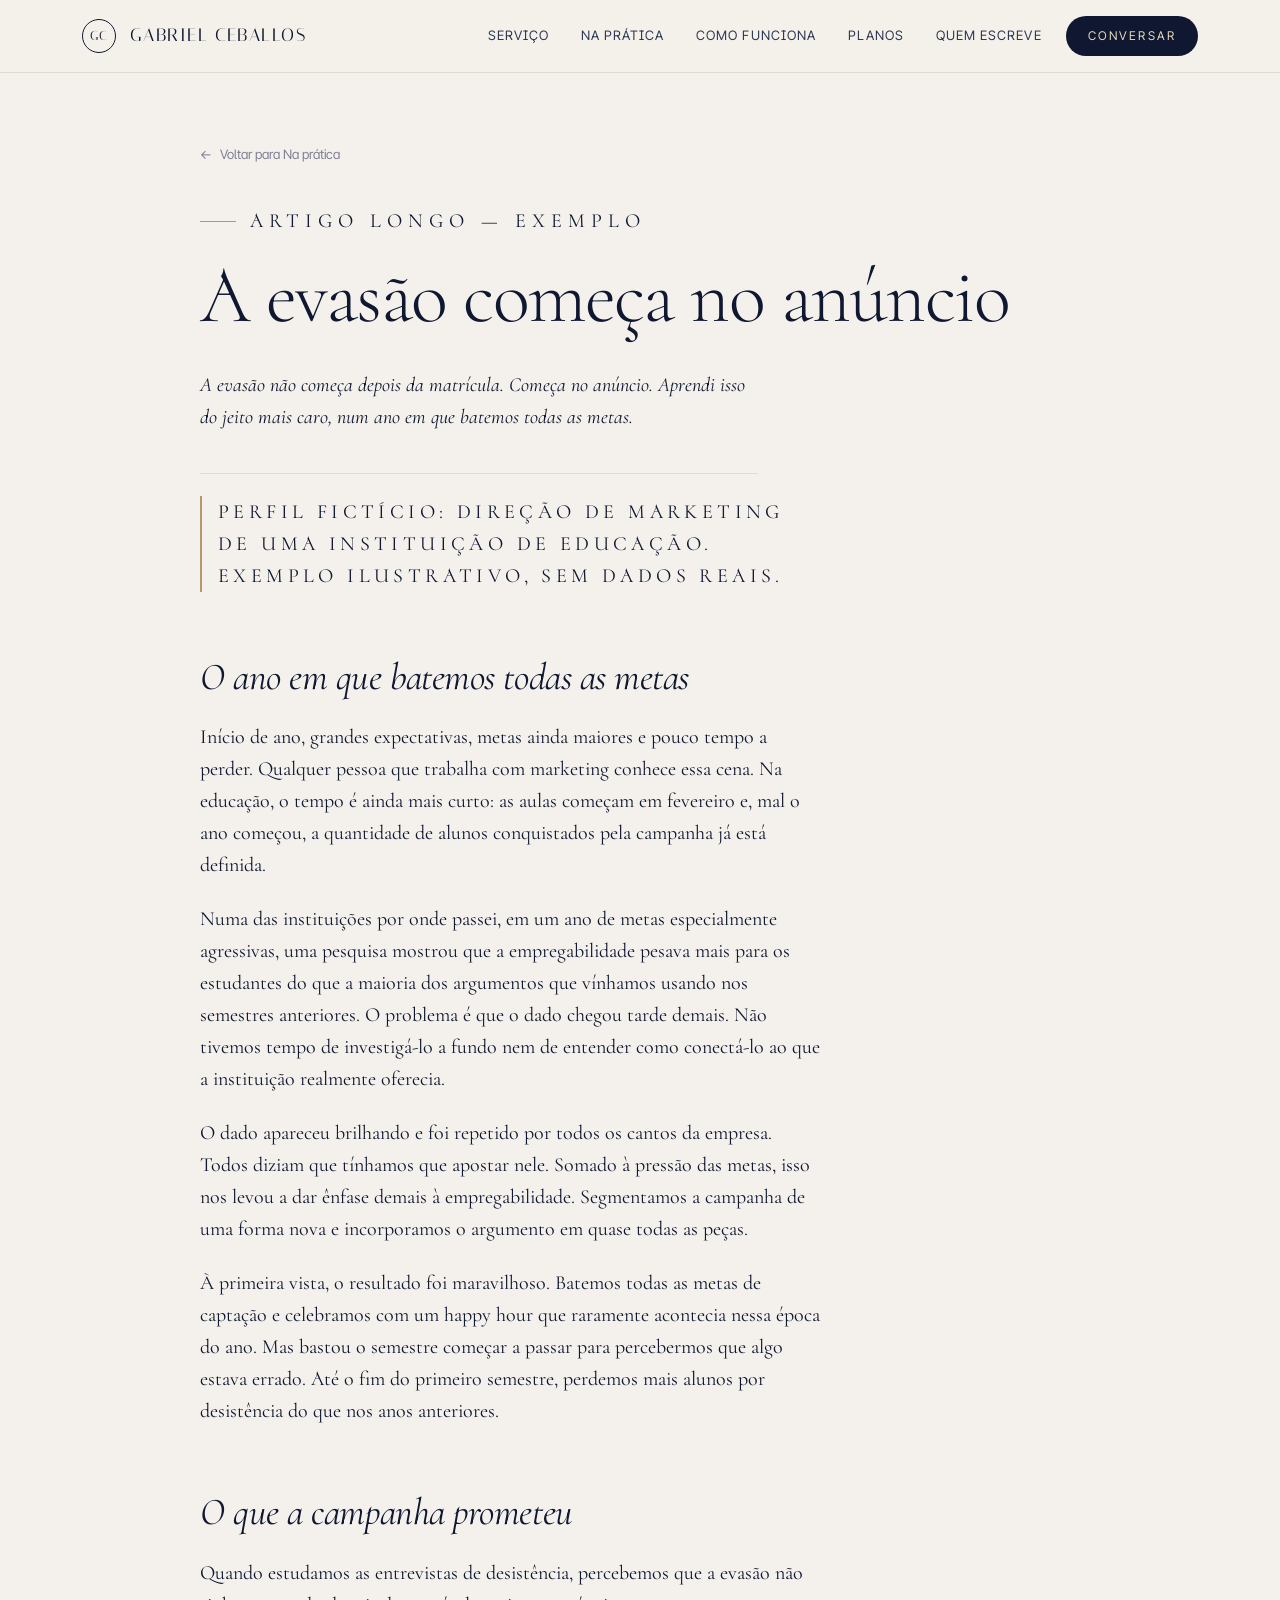
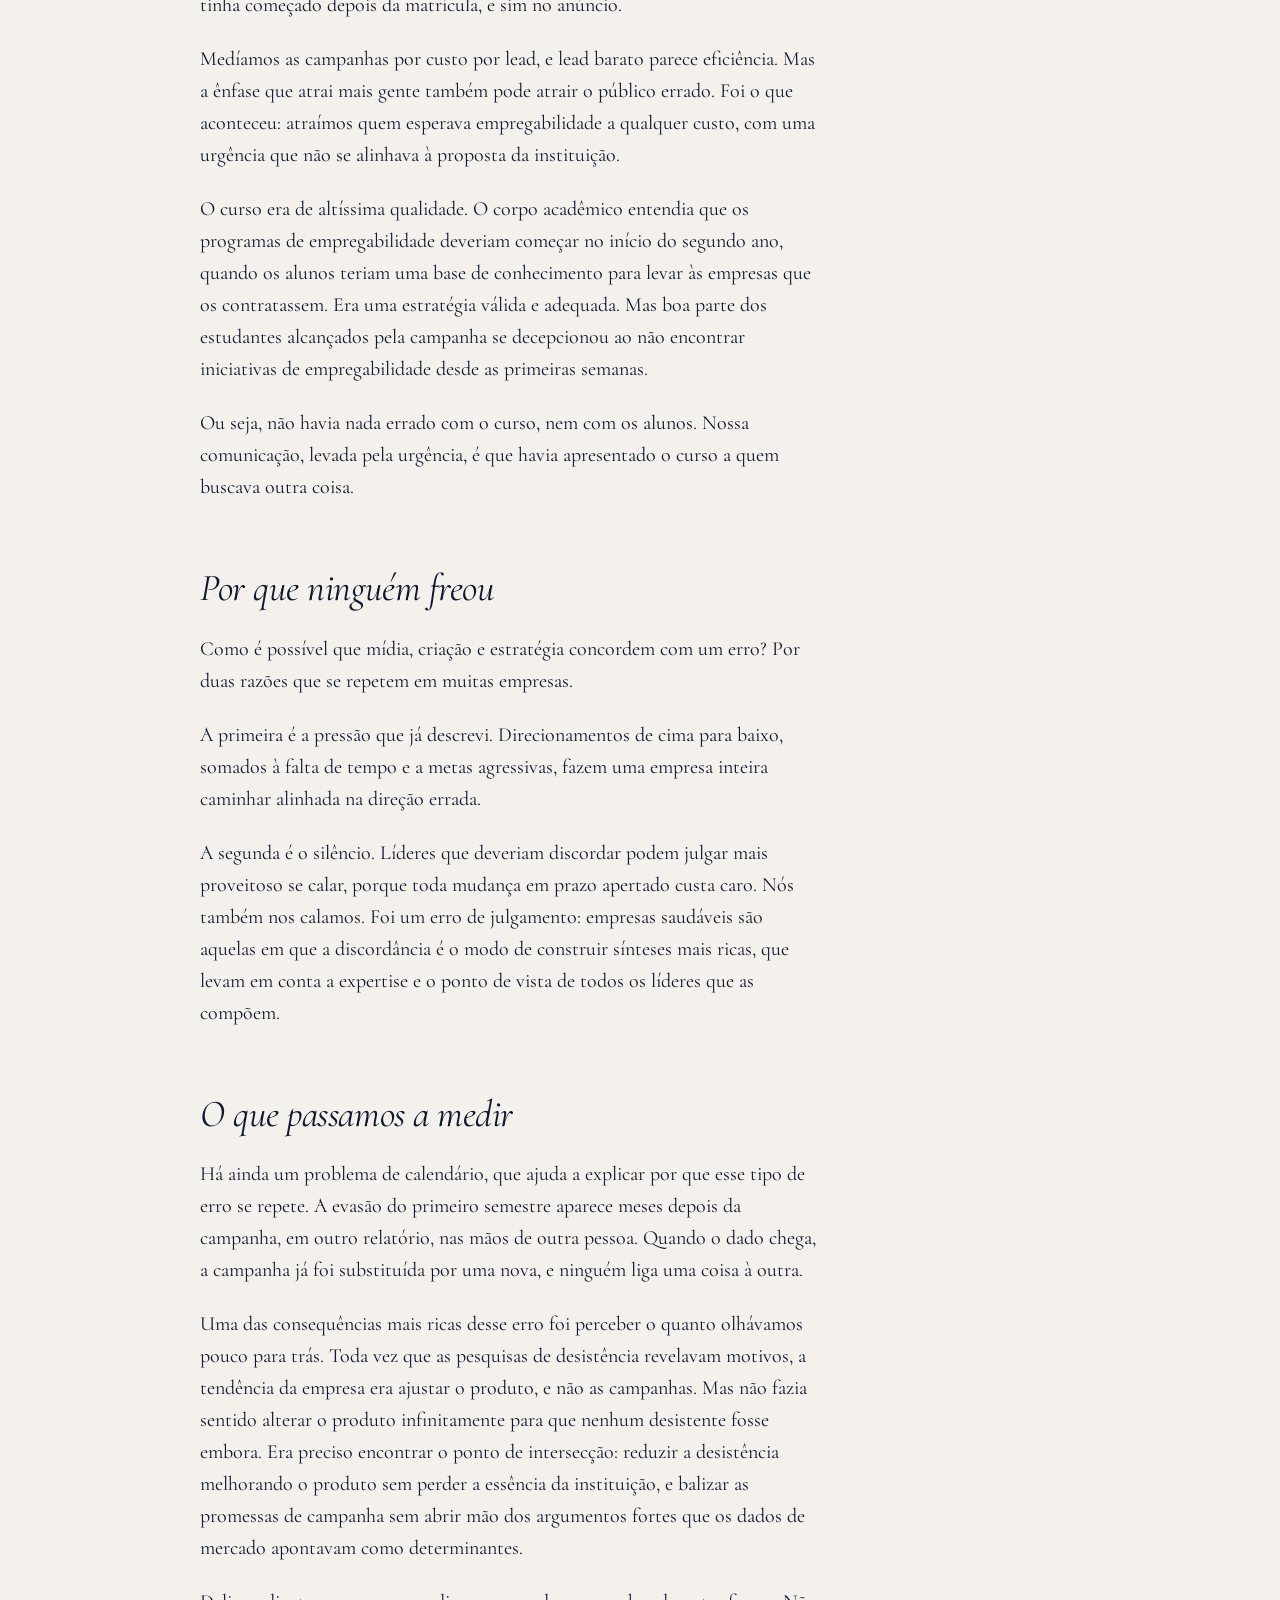
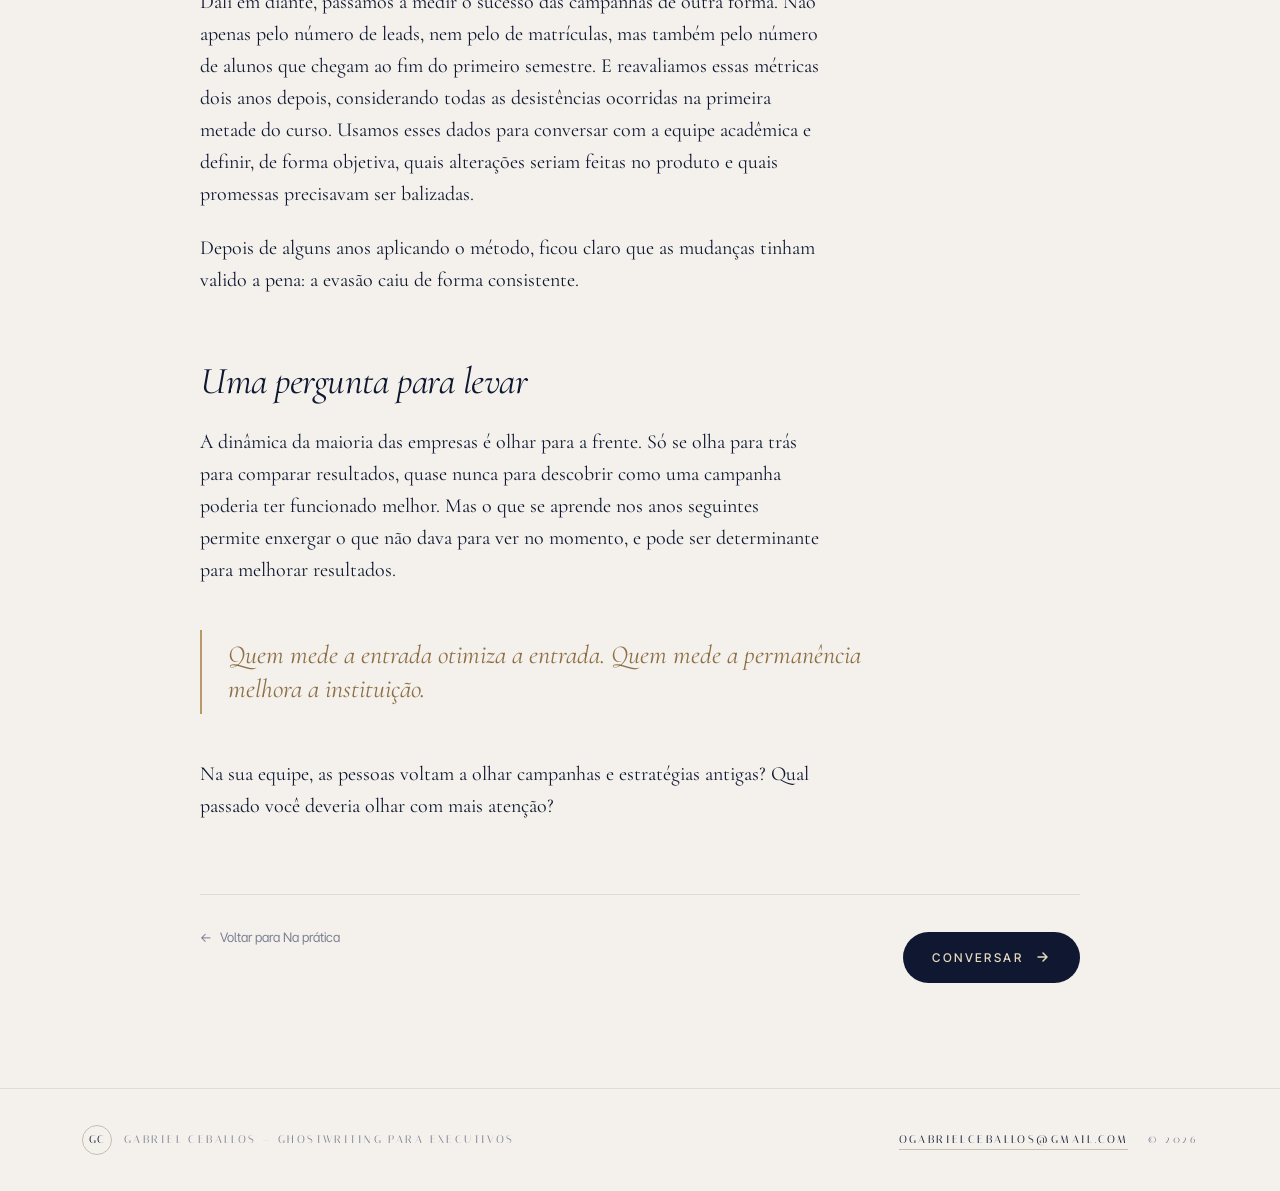
==== artigo.html @ e9915883 "feat: landing one-page de ghostwriting para executivos - Hero com tipografia editorial (Cormorant Ga" ====
<!doctype html>
<html lang="pt-BR">
<head>
  <meta charset="utf-8" />
  <meta name="viewport" content="width=device-width, initial-scale=1" />
  <title>A evasão começa no anúncio | Gabriel Ceballos — Ghostwriting para executivos</title>
  <meta name="description" content="Exemplo de artigo longo escrito em ghostwriting para uma diretora de marketing em educação." />
  <link rel="preconnect" href="https://fonts.googleapis.com" />
  <link rel="preconnect" href="https://fonts.gstatic.com" crossorigin />
  <link href="https://fonts.googleapis.com/css2?family=Cormorant+Garamond:ital,wght@0,300;0,400;0,500;0,600;1,300;1,400;1,500&family=Italiana&family=Inter+Tight:wght@300;400;500;600&display=swap" rel="stylesheet" />
  <link rel="stylesheet" href="styles.css" />
</head>
<body>
  <header class="nav is-scrolled" id="nav">
    <div class="nav__inner">
      <a href="index.html" class="nav__brand">
        <span class="nav__brand-mark" aria-hidden="true">GC</span>
        <span class="nav__brand-name">Gabriel Ceballos</span>
      </a>
      <nav class="nav__links" aria-label="Seções">
        <a href="index.html#servico">Serviço</a>
        <a href="index.html#na-pratica">Na prática</a>
        <a href="index.html#como-funciona">Como funciona</a>
        <a href="index.html#planos">Planos</a>
        <a href="index.html#quem-escreve">Quem escreve</a>
      </nav>
      <a href="index.html#contato" class="nav__cta">Conversar</a>
    </div>
  </header>

  <main>
    <article class="article container">
      <a href="index.html#na-pratica" class="article__back">Voltar para Na prática</a>

      <p class="article__meta">Artigo longo — exemplo</p>
      <h1>A evasão começa no anúncio</h1>
      <p class="article__standfirst">
        A evasão não começa depois da matrícula. Começa no anúncio. Aprendi isso do jeito mais caro,
        num ano em que batemos todas as metas.
      </p>
      <p class="article__disclaimer">
        Perfil fictício: direção de marketing de uma instituição de educação. Exemplo ilustrativo, sem dados reais.
      </p>

      <h2>O ano em que batemos todas as metas</h2>
      <p>Início de ano, grandes expectativas, metas ainda maiores e pouco tempo a perder. Qualquer pessoa que trabalha com marketing conhece essa cena. Na educação, o tempo é ainda mais curto: as aulas começam em fevereiro e, mal o ano começou, a quantidade de alunos conquistados pela campanha já está definida.</p>
      <p>Numa das instituições por onde passei, em um ano de metas especialmente agressivas, uma pesquisa mostrou que a empregabilidade pesava mais para os estudantes do que a maioria dos argumentos que vínhamos usando nos semestres anteriores. O problema é que o dado chegou tarde demais. Não tivemos tempo de investigá-lo a fundo nem de entender como conectá-lo ao que a instituição realmente oferecia.</p>
      <p>O dado apareceu brilhando e foi repetido por todos os cantos da empresa. Todos diziam que tínhamos que apostar nele. Somado à pressão das metas, isso nos levou a dar ênfase demais à empregabilidade. Segmentamos a campanha de uma forma nova e incorporamos o argumento em quase todas as peças.</p>
      <p>À primeira vista, o resultado foi maravilhoso. Batemos todas as metas de captação e celebramos com um happy hour que raramente acontecia nessa época do ano. Mas bastou o semestre começar a passar para percebermos que algo estava errado. Até o fim do primeiro semestre, perdemos mais alunos por desistência do que nos anos anteriores.</p>

      <h2>O que a campanha prometeu</h2>
      <p>Quando estudamos as entrevistas de desistência, percebemos que a evasão não tinha começado depois da matrícula, e sim no anúncio.</p>
      <p>Medíamos as campanhas por custo por lead, e lead barato parece eficiência. Mas a ênfase que atrai mais gente também pode atrair o público errado. Foi o que aconteceu: atraímos quem esperava empregabilidade a qualquer custo, com uma urgência que não se alinhava à proposta da instituição.</p>
      <p>O curso era de altíssima qualidade. O corpo acadêmico entendia que os programas de empregabilidade deveriam começar no início do segundo ano, quando os alunos teriam uma base de conhecimento para levar às empresas que os contratassem. Era uma estratégia válida e adequada. Mas boa parte dos estudantes alcançados pela campanha se decepcionou ao não encontrar iniciativas de empregabilidade desde as primeiras semanas.</p>
      <p>Ou seja, não havia nada errado com o curso, nem com os alunos. Nossa comunicação, levada pela urgência, é que havia apresentado o curso a quem buscava outra coisa.</p>

      <h2>Por que ninguém freou</h2>
      <p>Como é possível que mídia, criação e estratégia concordem com um erro? Por duas razões que se repetem em muitas empresas.</p>
      <p>A primeira é a pressão que já descrevi. Direcionamentos de cima para baixo, somados à falta de tempo e a metas agressivas, fazem uma empresa inteira caminhar alinhada na direção errada.</p>
      <p>A segunda é o silêncio. Líderes que deveriam discordar podem julgar mais proveitoso se calar, porque toda mudança em prazo apertado custa caro. Nós também nos calamos. Foi um erro de julgamento: empresas saudáveis são aquelas em que a discordância é o modo de construir sínteses mais ricas, que levam em conta a expertise e o ponto de vista de todos os líderes que as compõem.</p>

      <h2>O que passamos a medir</h2>
      <p>Há ainda um problema de calendário, que ajuda a explicar por que esse tipo de erro se repete. A evasão do primeiro semestre aparece meses depois da campanha, em outro relatório, nas mãos de outra pessoa. Quando o dado chega, a campanha já foi substituída por uma nova, e ninguém liga uma coisa à outra.</p>
      <p>Uma das consequências mais ricas desse erro foi perceber o quanto olhávamos pouco para trás. Toda vez que as pesquisas de desistência revelavam motivos, a tendência da empresa era ajustar o produto, e não as campanhas. Mas não fazia sentido alterar o produto infinitamente para que nenhum desistente fosse embora. Era preciso encontrar o ponto de intersecção: reduzir a desistência melhorando o produto sem perder a essência da instituição, e balizar as promessas de campanha sem abrir mão dos argumentos fortes que os dados de mercado apontavam como determinantes.</p>
      <p>Dali em diante, passamos a medir o sucesso das campanhas de outra forma. Não apenas pelo número de leads, nem pelo de matrículas, mas também pelo número de alunos que chegam ao fim do primeiro semestre. E reavaliamos essas métricas dois anos depois, considerando todas as desistências ocorridas na primeira metade do curso. Usamos esses dados para conversar com a equipe acadêmica e definir, de forma objetiva, quais alterações seriam feitas no produto e quais promessas precisavam ser balizadas.</p>
      <p>Depois de alguns anos aplicando o método, ficou claro que as mudanças tinham valido a pena: a evasão caiu de forma consistente.</p>

      <h2>Uma pergunta para levar</h2>
      <p>A dinâmica da maioria das empresas é olhar para a frente. Só se olha para trás para comparar resultados, quase nunca para descobrir como uma campanha poderia ter funcionado melhor. Mas o que se aprende nos anos seguintes permite enxergar o que não dava para ver no momento, e pode ser determinante para melhorar resultados.</p>
      <p class="pull">Quem mede a entrada otimiza a entrada. Quem mede a permanência melhora a instituição.</p>
      <p>Na sua equipe, as pessoas voltam a olhar campanhas e estratégias antigas? Qual passado você deveria olhar com mais atenção?</p>

      <div class="article__footer">
        <a href="index.html#na-pratica" class="article__back">Voltar para Na prática</a>
        <a href="index.html#contato" class="btn btn--primary">
          Conversar
          <svg width="16" height="16" viewBox="0 0 16 16" aria-hidden="true"><path d="M3 8h9m-4-4 4 4-4 4" stroke="currentColor" stroke-width="1.5" fill="none" stroke-linecap="round" stroke-linejoin="round"/></svg>
        </a>
      </div>
    </article>
  </main>

  <footer class="footer">
    <div class="container footer__inner">
      <div class="footer__brand">
        <span class="footer__mark">GC</span>
        <span>Gabriel Ceballos — Ghostwriting para executivos</span>
      </div>
      <div class="footer__meta">
        <a href="mailto:ogabrielceballos@gmail.com">ogabrielceballos@gmail.com</a>
        <span>© <span id="year">2026</span></span>
      </div>
    </div>
  </footer>
  <script>document.getElementById('year').textContent = new Date().getFullYear();</script>
</body>
</html>
---- styles.css ----
/* ====================================================================
   Gabriel Ceballos — Ghostwriting para executivos
   Design: boutique haute-couture. Alabastro frio, midnight azul-noite,
   acento champagne. Tipografia Cormorant + Italiana + Inter Tight.
   ==================================================================== */

:root {
  --bg: #f4f1ec;            /* alabastro quente, sofisticado */
  --bg-elev: #faf7f2;        /* creme claríssimo */
  --bg-deep: #ebe6dd;        /* taupe pálido */
  --ink: #0f1830;            /* midnight navy — tinta principal */
  --ink-soft: #2e3754;       /* indigo apagado */
  --ink-mute: #7d8094;       /* lavanda cinza */
  --line: #e2dcd0;
  --line-strong: #c6bfaf;
  --accent: #b89768;         /* champagne / ouro velho */
  --accent-ink: #8d6f45;     /* champagne escuro, p/ texto */
  --accent-soft: #e7d9bd;    /* champagne pálido */
  --paper: #fdfbf6;

  --serif: "Cormorant Garamond", "Cormorant", "EB Garamond", Georgia, serif;
  --display: "Italiana", "Cormorant Garamond", Georgia, serif;
  --sans: "Inter Tight", "Inter", -apple-system, BlinkMacSystemFont, "Segoe UI", Helvetica, Arial, sans-serif;

  --radius: 14px;
  --radius-sm: 8px;

  --ease: cubic-bezier(.2,.7,.2,1);
  --dur: .5s;

  --maxw: 1180px;
  --maxw-narrow: 880px;
}

* { box-sizing: border-box; }

html { scroll-behavior: smooth; }
@media (prefers-reduced-motion: reduce) {
  html { scroll-behavior: auto; }
  *, *::before, *::after { animation-duration: 0s !important; transition: none !important; }
}

body {
  margin: 0;
  background: var(--bg);
  color: var(--ink);
  font-family: var(--sans);
  font-size: 16.5px;
  line-height: 1.65;
  -webkit-font-smoothing: antialiased;
  text-rendering: optimizeLegibility;
  overflow-x: hidden;
  font-feature-settings: "ss01", "ss02", "cv11";
}

::selection { background: var(--ink); color: var(--accent-soft); }

a { color: inherit; text-decoration: none; }

.skip {
  position: absolute;
  left: -9999px;
  top: 0;
  padding: 10px 16px;
  background: var(--ink);
  color: var(--bg);
  z-index: 9999;
}
.skip:focus { left: 10px; top: 10px; }

.container {
  max-width: var(--maxw);
  margin: 0 auto;
  padding: 0 32px;
}
@media (max-width: 720px) {
  .container { padding: 0 22px; }
}

/* ---------- NAV ---------- */
.nav {
  position: fixed;
  top: 0; left: 0; right: 0;
  z-index: 50;
  background: rgba(244, 241, 236, .72);
  backdrop-filter: saturate(140%) blur(14px);
  -webkit-backdrop-filter: saturate(140%) blur(14px);
  border-bottom: 1px solid transparent;
  transition: border-color var(--dur) var(--ease), background var(--dur) var(--ease);
}
.nav.is-scrolled {
  border-bottom-color: var(--line);
  background: rgba(244, 241, 236, .9);
}
.nav__inner {
  max-width: var(--maxw);
  margin: 0 auto;
  padding: 16px 32px;
  display: flex;
  align-items: center;
  gap: 24px;
}
@media (max-width: 720px) { .nav__inner { padding: 14px 22px; } }

.nav__brand { display: inline-flex; align-items: center; gap: 14px; font-family: var(--display); font-weight: 400; }
.nav__brand-mark {
  width: 34px; height: 34px;
  display: inline-grid; place-items: center;
  border: 1px solid var(--ink);
  border-radius: 50%;
  font-family: var(--display);
  font-size: 13px;
  letter-spacing: .06em;
  color: var(--ink);
}
.nav__brand-name {
  font-family: var(--display);
  font-size: 18px;
  letter-spacing: .08em;
  text-transform: uppercase;
}

.nav__links {
  margin-left: auto;
  display: flex;
  gap: 32px;
  font-size: 13px;
  letter-spacing: .08em;
  text-transform: uppercase;
  color: var(--ink-soft);
}
.nav__links a { position: relative; padding: 4px 0; transition: color .2s; }
.nav__links a::after {
  content: "";
  position: absolute;
  left: 0; bottom: -2px;
  width: 100%; height: 1px;
  background: currentColor;
  transform-origin: left;
  transform: scaleX(0);
  transition: transform .4s var(--ease);
}
.nav__links a:hover { color: var(--ink); }
.nav__links a:hover::after,
.nav__links a.is-active::after { transform: scaleX(1); }
.nav__links a.is-active { color: var(--ink); }

.nav__cta {
  font-size: 12px;
  padding: 10px 22px;
  border-radius: 999px;
  background: var(--ink);
  color: var(--accent-soft);
  letter-spacing: .18em;
  text-transform: uppercase;
  transition: transform .25s var(--ease), background .25s var(--ease), color .25s var(--ease);
}
.nav__cta:hover { background: var(--accent-ink); color: #fff; transform: translateY(-1px); }

.nav__toggle {
  display: none;
  background: transparent;
  border: 0;
  width: 36px; height: 36px;
  position: relative;
  cursor: pointer;
}
.nav__toggle span {
  position: absolute;
  left: 8px; right: 8px;
  height: 1.5px;
  background: var(--ink);
  transition: transform .3s var(--ease), opacity .2s;
}
.nav__toggle span:first-child { top: 14px; }
.nav__toggle span:last-child { top: 20px; }
.nav__toggle[aria-expanded="true"] span:first-child { transform: translateY(3px) rotate(45deg); }
.nav__toggle[aria-expanded="true"] span:last-child { transform: translateY(-3px) rotate(-45deg); }

.nav__mobile {
  display: none;
  padding: 10px 22px 22px;
  border-top: 1px solid var(--line);
  gap: 2px;
  flex-direction: column;
}
.nav__mobile a {
  padding: 16px 4px;
  font-family: var(--serif);
  font-weight: 400;
  font-size: 24px;
  letter-spacing: .01em;
  border-bottom: 1px solid var(--line);
}
.nav__mobile a:last-child { border-bottom: 0; }
.nav__mobile-cta {
  margin-top: 10px;
  text-align: center;
  background: var(--ink);
  color: var(--bg);
  border-radius: 999px;
  padding: 14px !important;
  font-family: var(--sans) !important;
  font-size: 15px !important;
  border: 0 !important;
}

@media (max-width: 860px) {
  .nav__links { display: none; }
  .nav__cta { display: none; }
  .nav__toggle { display: inline-block; margin-left: auto; }
  .nav__mobile.is-open { display: flex; }
}

/* ---------- HERO ---------- */
.hero {
  position: relative;
  min-height: 100svh;
  display: flex;
  align-items: center;
  padding: 140px 0 100px;
  overflow: hidden;
}
.hero__grain {
  position: absolute;
  inset: 0;
  pointer-events: none;
  opacity: .8;
  background-image:
    radial-gradient(1200px 600px at 82% -5%, rgba(184, 151, 104, .22), transparent 62%),
    radial-gradient(900px 600px at -10% 110%, rgba(15, 24, 48, .10), transparent 55%),
    radial-gradient(600px 400px at 50% 60%, rgba(231, 217, 189, .18), transparent 65%);
}
.hero__inner { position: relative; z-index: 1; }

.eyebrow {
  display: inline-flex;
  align-items: center;
  gap: 14px;
  font-family: var(--display);
  font-size: 12px;
  letter-spacing: .34em;
  text-transform: uppercase;
  color: var(--accent-ink);
  margin: 0 0 32px;
  font-weight: 400;
}
.eyebrow::before {
  content: "";
  width: 36px; height: 1px;
  background: var(--accent);
}

.hero__title {
  font-family: var(--serif);
  font-weight: 300;
  font-size: clamp(44px, 7vw, 108px);
  line-height: 1;
  letter-spacing: -0.015em;
  margin: 0 0 36px;
  max-width: none;
  color: var(--ink);
  white-space: normal;
}
.hero__title br { display: inline; }
@media (max-width: 720px) {
  .hero__title { font-size: clamp(40px, 11vw, 64px); }
}
.hero__title em {
  font-family: var(--serif);
  font-style: italic;
  font-weight: 300;
  color: var(--accent-ink);
  letter-spacing: -0.012em;
  font-size: 1em;
}

.hero__lede {
  font-family: var(--serif);
  font-weight: 400;
  font-size: clamp(19px, 2.1vw, 24px);
  line-height: 1.5;
  color: var(--ink-soft);
  max-width: 50ch;
  margin: 0 0 44px;
  letter-spacing: .005em;
}

.hero__cta { display: flex; gap: 14px; flex-wrap: wrap; margin-bottom: 56px; }

.btn {
  display: inline-flex;
  align-items: center;
  gap: 12px;
  padding: 15px 28px;
  border-radius: 999px;
  font-size: 12px;
  font-weight: 500;
  letter-spacing: .2em;
  text-transform: uppercase;
  transition: transform .25s var(--ease), background .25s var(--ease), color .25s var(--ease), border-color .25s var(--ease);
  border: 1px solid transparent;
  cursor: pointer;
}
.btn svg { transition: transform .25s var(--ease); }
.btn:hover svg { transform: translateX(3px); }

.btn--primary { background: var(--ink); color: var(--accent-soft); }
.btn--primary:hover { background: var(--accent-ink); color: #fff; transform: translateY(-1px); }
.btn--ghost { background: transparent; color: var(--ink); border-color: var(--line-strong); }
.btn--ghost:hover { border-color: var(--ink); color: var(--ink); background: rgba(15,24,48,.03); }
.btn--large { padding: 18px 32px; font-size: 12.5px; }

.hero__meta {
  display: flex; flex-wrap: wrap; gap: 14px;
  font-family: var(--display);
  font-size: 11px;
  letter-spacing: .28em;
  text-transform: uppercase;
  color: var(--ink-mute);
}
.hero__meta .dot { color: var(--accent); }

.hero__scroll {
  position: absolute;
  bottom: 30px;
  left: 50%;
  transform: translateX(-50%);
  width: 22px; height: 38px;
  border: 1px solid var(--line-strong);
  border-radius: 20px;
  display: grid; place-items: center;
  opacity: .8;
  z-index: 1;
}
.hero__scroll span {
  width: 2px; height: 6px;
  background: var(--ink-soft);
  border-radius: 2px;
  animation: scrollDot 2s var(--ease) infinite;
}
@keyframes scrollDot {
  0% { transform: translateY(-6px); opacity: 0; }
  40% { opacity: 1; }
  100% { transform: translateY(6px); opacity: 0; }
}

/* ---------- SECTION base ---------- */
.section { padding: 120px 0; position: relative; }
@media (max-width: 720px) { .section { padding: 80px 0; } }

.section--service { background: var(--bg-elev); border-top: 1px solid var(--line); }
.section--practice { background: var(--bg); }
.section--how { background: var(--bg-deep); }
.section--plans { background: var(--bg-elev); border-top: 1px solid var(--line); border-bottom: 1px solid var(--line); }
.section--about { background: var(--bg); }
.section--contact { background: var(--bg-deep); border-top: 1px solid var(--line); }

.section__head {
  display: flex;
  align-items: baseline;
  gap: 20px;
  margin-bottom: 48px;
  padding-bottom: 20px;
  border-bottom: 1px solid var(--line);
}
.section__num {
  font-family: var(--display);
  font-style: normal;
  font-size: 13px;
  color: var(--accent-ink);
  letter-spacing: .24em;
  text-transform: uppercase;
}
.section__title {
  font-family: var(--serif);
  font-weight: 400;
  font-size: clamp(32px, 4.6vw, 58px);
  line-height: 1.02;
  letter-spacing: -0.015em;
  margin: 0;
}

.section__lede {
  font-family: var(--serif);
  font-weight: 400;
  font-style: italic;
  font-size: clamp(22px, 2.4vw, 30px);
  line-height: 1.38;
  color: var(--ink);
  max-width: 44ch;
  margin: 0 0 22px;
  letter-spacing: -0.005em;
}
.section__sublede {
  font-size: 15px;
  color: var(--ink-soft);
  max-width: 60ch;
  margin: 0 0 56px;
}

/* ---------- SERVICE ---------- */
.service-grid {
  display: grid;
  grid-template-columns: 1fr 1fr;
  gap: 60px 80px;
}
@media (max-width: 860px) {
  .service-grid { grid-template-columns: 1fr; gap: 48px; }
}
.service-block__title {
  font-family: var(--serif);
  font-weight: 400;
  font-size: clamp(24px, 2.6vw, 32px);
  line-height: 1.22;
  letter-spacing: -0.008em;
  margin: 0 0 24px;
  color: var(--ink);
}
.service-block__title span {
  display: inline-block;
  margin: 0 10px;
  color: var(--accent);
  font-style: italic;
}
.service-block p {
  color: var(--ink-soft);
  margin: 0 0 16px;
  font-size: 16.5px;
  line-height: 1.72;
}
.service-block p:last-child { margin-bottom: 0; }

/* ---------- PRACTICE / CARDS ---------- */
.disclaimer {
  font-size: 12.5px;
  letter-spacing: .02em;
  color: var(--ink-mute);
  font-style: italic;
  margin: 0 0 48px;
  padding-left: 14px;
  border-left: 2px solid var(--line-strong);
}

.cards {
  display: grid;
  grid-template-columns: repeat(3, 1fr);
  gap: 20px;
  margin-bottom: 40px;
}
@media (max-width: 960px) { .cards { grid-template-columns: 1fr; gap: 16px; } }

.card {
  background: var(--paper);
  border: 1px solid var(--line);
  border-radius: var(--radius);
  padding: 30px 28px;
  display: flex;
  flex-direction: column;
  transition: transform .4s var(--ease), box-shadow .4s var(--ease), border-color .3s;
  position: relative;
}
.card:hover {
  transform: translateY(-3px);
  box-shadow: 0 20px 60px -30px rgba(27,26,23,.25);
  border-color: var(--line-strong);
}
.card header { margin-bottom: 18px; }
.card__tag {
  display: inline-block;
  font-family: var(--display);
  font-size: 10.5px;
  letter-spacing: .3em;
  text-transform: uppercase;
  color: var(--accent-ink);
  margin-bottom: 16px;
  font-weight: 400;
}
.card__title {
  font-family: var(--serif);
  font-weight: 400;
  font-size: 22px;
  line-height: 1.22;
  letter-spacing: -0.008em;
  margin: 0;
  color: var(--ink);
}
.card__excerpt p, .card__full p {
  font-family: var(--serif);
  font-weight: 400;
  font-size: 17px;
  line-height: 1.55;
  color: var(--ink-soft);
  margin: 0 0 12px;
}
.card__full { margin-top: 2px; }
.card__full p em {
  font-family: var(--serif);
  font-style: italic;
  color: var(--accent-ink);
  font-size: 18px;
  font-weight: 400;
}

.card__toggle {
  margin-top: auto;
  background: transparent;
  border: 0;
  color: var(--ink);
  padding: 16px 0 0;
  font-family: var(--display);
  font-size: 11px;
  letter-spacing: .3em;
  text-transform: uppercase;
  font-weight: 400;
  display: inline-flex;
  align-items: center;
  gap: 8px;
  cursor: pointer;
  align-self: flex-start;
  border-top: 1px solid var(--line);
  width: 100%;
  justify-content: space-between;
  transition: color .2s;
}
.card__toggle:hover { color: var(--accent-ink); }
.card__toggle svg { transition: transform .3s var(--ease); }
.card__toggle .label--close { display: none; }
.card.is-open .card__toggle .label--open { display: none; }
.card.is-open .card__toggle .label--close { display: inline; }
.card.is-open .card__toggle svg { transform: rotate(180deg); }

.long-link {
  display: flex;
  align-items: center;
  justify-content: space-between;
  gap: 24px;
  padding: 44px 48px;
  background: var(--ink);
  color: var(--bg);
  border-radius: var(--radius);
  transition: transform .3s var(--ease), background .3s var(--ease);
  position: relative;
  overflow: hidden;
}
.long-link::before {
  content: "";
  position: absolute;
  inset: 0;
  background: radial-gradient(500px 300px at 100% 0%, rgba(184,151,104,.22), transparent 60%);
  pointer-events: none;
}
.long-link:hover { background: #0a1124; transform: translateY(-2px); }
.long-link .eyebrow { color: var(--accent); margin-bottom: 12px; }
.long-link .eyebrow::before { background: var(--accent); }
.long-link h4 {
  font-family: var(--serif);
  font-weight: 400;
  font-size: clamp(26px, 2.8vw, 36px);
  line-height: 1.15;
  margin: 0 0 8px;
  letter-spacing: -0.012em;
  color: var(--accent-soft);
}
.long-link p { margin: 0; color: rgba(231,217,189,.65); font-size: 15px; font-family: var(--serif); font-style: italic; font-size: 17px; }
.long-link__cta {
  display: inline-flex;
  align-items: center;
  gap: 10px;
  font-family: var(--display);
  font-size: 11px;
  letter-spacing: .28em;
  text-transform: uppercase;
  white-space: nowrap;
  color: var(--accent-soft);
  border: 1px solid rgba(231,217,189,.3);
  padding: 13px 22px;
  border-radius: 999px;
  transition: border-color .2s, background .2s;
  position: relative;
  z-index: 1;
}
.long-link:hover .long-link__cta { border-color: var(--accent); background: rgba(184,151,104,.14); color: #fff; }
@media (max-width: 720px) {
  .long-link { flex-direction: column; align-items: flex-start; padding: 28px; }
}

/* ---------- HOW ---------- */
.steps {
  list-style: none;
  margin: 0 0 60px;
  padding: 0;
  display: grid;
  grid-template-columns: repeat(4, 1fr);
  gap: 32px;
  counter-reset: step;
}
@media (max-width: 960px) { .steps { grid-template-columns: repeat(2, 1fr); gap: 36px; } }
@media (max-width: 560px) { .steps { grid-template-columns: 1fr; gap: 32px; } }

.step {
  position: relative;
  padding-top: 44px;
}
.step::before {
  content: "";
  position: absolute;
  top: 18px;
  left: 0;
  right: 0;
  height: 1px;
  background: var(--line-strong);
}
.step__num {
  position: absolute;
  top: 0;
  left: 0;
  font-family: var(--display);
  font-style: normal;
  font-size: 13px;
  color: var(--accent-ink);
  background: var(--bg-deep);
  padding-right: 14px;
  letter-spacing: .3em;
  text-transform: uppercase;
}
.step h3 {
  font-family: var(--serif);
  font-weight: 400;
  font-size: 23px;
  line-height: 1.18;
  letter-spacing: -0.008em;
  margin: 0 0 14px;
}
.step p { font-size: 15px; color: var(--ink-soft); margin: 0; line-height: 1.68; }

.note {
  background: var(--paper);
  border: 1px solid var(--line);
  border-radius: var(--radius);
  padding: 36px 40px;
  max-width: 860px;
  position: relative;
}
.note::before {
  content: "";
  position: absolute;
  left: 0; top: 24px; bottom: 24px;
  width: 2px;
  background: var(--accent);
}
.note h4 {
  margin: 0 0 12px;
  font-family: var(--display);
  font-weight: 400;
  color: var(--accent-ink);
  text-transform: uppercase;
  letter-spacing: .24em;
  font-size: 12px;
}
.note p { margin: 0; color: var(--ink-soft); font-size: 15.5px; line-height: 1.72; }

/* ---------- PLANS ---------- */
.plans {
  display: grid;
  grid-template-columns: repeat(3, 1fr);
  gap: 20px;
  margin: 24px 0 48px;
}
@media (max-width: 960px) { .plans { grid-template-columns: 1fr; gap: 16px; } }

.plan {
  background: var(--paper);
  border: 1px solid var(--line);
  border-radius: var(--radius);
  padding: 36px 32px 32px;
  display: flex;
  flex-direction: column;
  position: relative;
  transition: transform .3s var(--ease), box-shadow .3s var(--ease), border-color .3s;
}
.plan:hover {
  transform: translateY(-3px);
  box-shadow: 0 20px 60px -30px rgba(27,26,23,.25);
}
.plan--featured {
  background:
    radial-gradient(500px 300px at 100% 0%, rgba(184,151,104,.18), transparent 60%),
    var(--ink);
  color: var(--accent-soft);
  border-color: var(--ink);
  transform: translateY(-6px);
  position: relative;
}
.plan--featured:hover { transform: translateY(-10px); box-shadow: 0 30px 80px -30px rgba(15,24,48,.5); }
.plan__flag {
  position: absolute;
  top: -14px;
  left: 50%;
  transform: translateX(-50%);
  background: var(--accent);
  color: var(--ink);
  font-family: var(--display);
  font-size: 10.5px;
  letter-spacing: .32em;
  text-transform: uppercase;
  padding: 7px 18px;
  border-radius: 999px;
  font-weight: 400;
  z-index: 2;
}
.plan__name {
  font-family: var(--serif);
  font-weight: 400;
  font-size: 32px;
  letter-spacing: -0.012em;
  display: block;
  margin-bottom: 10px;
}
.plan--featured .plan__name { color: var(--accent-soft); font-style: italic; }
.plan__desc {
  font-family: var(--serif);
  font-size: 16px;
  font-style: italic;
  color: var(--ink-mute);
  margin: 0 0 28px;
  line-height: 1.45;
  min-height: 46px;
}
.plan--featured .plan__desc { color: rgba(231,217,189,.72); }
.plan ul {
  list-style: none;
  padding: 0;
  margin: 0 0 32px;
  border-top: 1px solid var(--line);
  flex: 1;
}
.plan--featured ul { border-top-color: rgba(231,217,189,.14); }
.plan li {
  padding: 16px 0;
  font-family: var(--serif);
  font-size: 17px;
  border-bottom: 1px solid var(--line);
  color: var(--ink-soft);
  line-height: 1.45;
  position: relative;
  padding-left: 24px;
}
.plan--featured li { color: rgba(231,217,189,.9); border-bottom-color: rgba(231,217,189,.12); }
.plan li::before {
  content: "";
  position: absolute;
  left: 0; top: 25px;
  width: 12px; height: 1px;
  background: var(--accent);
}
.plan--featured li::before { background: var(--accent); }
.plan li span {
  display: block;
  font-size: 13px;
  color: var(--ink-mute);
  margin-top: 4px;
  font-style: italic;
  font-family: var(--serif);
}
.plan--featured li span { color: rgba(231,217,189,.55); }

.plan__cta {
  align-self: flex-start;
  display: inline-flex;
  align-items: center;
  gap: 10px;
  padding: 13px 24px;
  border-radius: 999px;
  border: 1px solid var(--line-strong);
  font-family: var(--display);
  font-size: 11px;
  letter-spacing: .28em;
  text-transform: uppercase;
  transition: all .25s var(--ease);
}
.plan__cta::after {
  content: "→";
  transition: transform .25s var(--ease);
}
.plan__cta:hover { background: var(--ink); color: var(--accent-soft); border-color: var(--ink); }
.plan__cta:hover::after { transform: translateX(3px); }
.plan__cta--primary {
  background: var(--accent);
  color: var(--ink);
  border-color: var(--accent);
}
.plan__cta--primary:hover { background: var(--accent-soft); color: var(--ink); border-color: var(--accent-soft); }

.plans__includes {
  background: transparent;
  border: 1px dashed var(--line-strong);
  border-radius: var(--radius);
  padding: 28px 32px;
  margin-bottom: 32px;
}
.plans__includes h4 {
  margin: 0 0 16px;
  font-family: var(--display);
  font-weight: 400;
  font-size: 12px;
  text-transform: uppercase;
  letter-spacing: .3em;
  color: var(--accent-ink);
}
.plans__includes ul {
  list-style: none;
  padding: 0;
  margin: 0;
  display: grid;
  grid-template-columns: repeat(3, 1fr);
  gap: 10px 32px;
}
@media (max-width: 720px) { .plans__includes ul { grid-template-columns: 1fr; } }
.plans__includes li {
  font-family: var(--serif);
  font-size: 16.5px;
  color: var(--ink-soft);
  padding-left: 20px;
  position: relative;
}
.plans__includes li::before {
  content: "";
  position: absolute;
  left: 0; top: 11px;
  width: 8px; height: 8px;
  background: var(--accent);
  border-radius: 50%;
  box-shadow: 0 0 0 3px var(--accent-soft);
}

.plans__note {
  font-family: var(--serif);
  font-style: italic;
  font-size: 17px;
  color: var(--ink-soft);
  margin: 0;
}
.plans__note a {
  color: var(--accent-ink);
  border-bottom: 1px solid currentColor;
  font-style: normal;
  transition: color .2s;
}
.plans__note a:hover { color: var(--ink); }

/* ---------- ABOUT ---------- */
.about {
  display: grid;
  grid-template-columns: 340px 1fr;
  gap: 72px;
  align-items: start;
}
@media (max-width: 860px) { .about { grid-template-columns: 1fr; gap: 40px; } }

.about__portrait {
  position: relative;
  aspect-ratio: 3 / 4;
  border-radius: var(--radius);
  overflow: hidden;
  margin: 0;
  box-shadow: 0 30px 70px -36px rgba(15,24,48,.42);
  border: 1px solid var(--line);
  background: var(--ink);
}
.about__portrait::after {
  content: "";
  position: absolute;
  inset: 0;
  pointer-events: none;
  background:
    linear-gradient(180deg, transparent 55%, rgba(15,24,48,.55) 92%, rgba(15,24,48,.75) 100%),
    radial-gradient(60% 40% at 50% 100%, rgba(15,24,48,.35), transparent 70%);
}
.about__photo {
  width: 100%;
  height: 100%;
  object-fit: cover;
  object-position: center 28%;
  display: block;
  filter: saturate(.92) contrast(1.02);
  transition: transform 1.2s var(--ease);
}
.about__portrait:hover .about__photo { transform: scale(1.03); }

.about__caption {
  position: absolute;
  bottom: 22px;
  left: 24px;
  right: 24px;
  z-index: 2;
  font-family: var(--display);
  font-size: 11px;
  letter-spacing: .3em;
  text-transform: uppercase;
  color: var(--accent-soft);
  font-weight: 400;
  margin: 0;
  display: flex;
  justify-content: space-between;
  align-items: center;
}
.about__caption::after {
  content: "São Paulo";
  color: rgba(231,217,189,.6);
  font-weight: 400;
}

.about__text h3 {
  font-family: var(--serif);
  font-weight: 400;
  font-style: italic;
  font-size: clamp(26px, 2.8vw, 36px);
  line-height: 1.2;
  letter-spacing: -0.012em;
  margin: 0 0 28px;
  color: var(--ink);
}
.about__text p {
  font-family: var(--serif);
  font-size: 18px;
  line-height: 1.6;
  color: var(--ink-soft);
  margin: 0 0 18px;
}

.about__links {
  list-style: none;
  padding: 0;
  margin: 32px 0 0;
  display: flex;
  flex-wrap: wrap;
  gap: 10px 14px;
}
.about__links a {
  display: inline-flex;
  align-items: center;
  gap: 10px;
  padding: 11px 20px;
  border: 1px solid var(--line-strong);
  border-radius: 999px;
  font-family: var(--display);
  font-size: 11px;
  letter-spacing: .24em;
  text-transform: uppercase;
  color: var(--ink);
  transition: all .25s var(--ease);
}
.about__links a:hover {
  background: var(--ink);
  color: var(--accent-soft);
  border-color: var(--ink);
}
.about__links a:hover svg { transform: translate(2px, -2px); }
.about__links svg { transition: transform .25s var(--ease); }

/* ---------- CONTACT ---------- */
.contact {
  display: grid;
  grid-template-columns: 1fr 1fr;
  gap: 60px;
  align-items: start;
}
@media (max-width: 860px) { .contact { grid-template-columns: 1fr; gap: 56px; } }

.contact h3 {
  font-family: var(--serif);
  font-weight: 400;
  font-style: italic;
  font-size: clamp(32px, 3.6vw, 46px);
  line-height: 1.1;
  letter-spacing: -0.02em;
  margin: 0 0 20px;
}
.contact__left p {
  font-family: var(--serif);
  font-size: 18px;
  color: var(--ink-soft);
  max-width: 44ch;
  margin: 0 0 36px;
  line-height: 1.55;
}
.contact__email {
  font-family: var(--serif) !important;
  font-size: 16px !important;
  margin-top: 28px !important;
  color: var(--ink-mute) !important;
}
.contact__email a {
  color: var(--accent-ink);
  border-bottom: 1px solid var(--accent);
  transition: border-color .2s, color .2s;
  margin-left: 4px;
}
.contact__email a:hover { border-color: var(--ink); color: var(--ink); }

.faq { border-top: 1px solid var(--line); }
.faq details {
  border-bottom: 1px solid var(--line);
  padding: 4px 0;
}
.faq summary {
  list-style: none;
  cursor: pointer;
  padding: 22px 40px 22px 0;
  position: relative;
  font-family: var(--serif);
  font-weight: 400;
  font-size: 20px;
  line-height: 1.32;
  letter-spacing: -0.005em;
  color: var(--ink);
  transition: color .2s;
}
.faq summary::-webkit-details-marker { display: none; }
.faq summary:hover { color: var(--accent-ink); }
.faq__icn {
  position: absolute;
  right: 4px;
  top: 50%;
  transform: translateY(-50%);
  width: 14px; height: 14px;
}
.faq__icn::before, .faq__icn::after {
  content: "";
  position: absolute;
  left: 50%; top: 50%;
  background: var(--ink);
  transition: transform .3s var(--ease);
}
.faq__icn::before { width: 14px; height: 1.5px; transform: translate(-50%, -50%); }
.faq__icn::after { width: 1.5px; height: 14px; transform: translate(-50%, -50%); }
.faq details[open] .faq__icn::after { transform: translate(-50%, -50%) rotate(90deg); opacity: 0; }

.faq details p {
  margin: 0 0 22px;
  padding-right: 40px;
  font-family: var(--serif);
  font-size: 17px;
  line-height: 1.6;
  color: var(--ink-soft);
}
.faq details[open] summary { color: var(--accent-ink); }

/* ---------- FOOTER ---------- */
.footer {
  padding: 36px 0;
  border-top: 1px solid var(--line);
  background: var(--bg);
  font-family: var(--display);
  font-size: 11px;
  letter-spacing: .22em;
  text-transform: uppercase;
  color: var(--ink-mute);
}
.footer__inner {
  display: flex;
  justify-content: space-between;
  align-items: center;
  gap: 20px;
  flex-wrap: wrap;
}
.footer__brand { display: inline-flex; align-items: center; gap: 12px; }
.footer__mark {
  width: 30px; height: 30px;
  display: inline-grid; place-items: center;
  border: 1px solid var(--line-strong);
  border-radius: 50%;
  font-family: var(--display);
  font-size: 11px;
  letter-spacing: .08em;
  color: var(--ink);
}
.footer__meta { display: inline-flex; gap: 20px; align-items: center; }
.footer__meta a { color: var(--ink); border-bottom: 1px solid var(--line-strong); }
.footer__meta a:hover { border-color: var(--ink); }

/* ---------- REVEAL ANIM ---------- */
.reveal {
  opacity: 0;
  transform: translateY(18px);
  transition: opacity .9s var(--ease), transform .9s var(--ease);
}
.reveal.is-in {
  opacity: 1;
  transform: translateY(0);
}
@media (prefers-reduced-motion: reduce) {
  .reveal { opacity: 1; transform: none; }
}

/* ---------- ARTICLE PAGE ---------- */
.article {
  padding: 140px 0 100px;
  max-width: var(--maxw-narrow);
  margin: 0 auto;
}
.article__back {
  display: inline-flex;
  align-items: center;
  gap: 8px;
  font-size: 13px;
  color: var(--ink-mute);
  margin-bottom: 40px;
  transition: color .2s;
}
.article__back:hover { color: var(--ink); }
.article__back::before {
  content: "←";
  transition: transform .2s var(--ease);
}
.article__back:hover::before { transform: translateX(-3px); }
.article__meta {
  font-family: var(--display);
  font-size: 12px;
  letter-spacing: .3em;
  text-transform: uppercase;
  color: var(--accent-ink);
  margin-bottom: 24px;
  display: flex;
  gap: 14px;
  align-items: center;
}
.article__meta::before {
  content: "";
  width: 36px; height: 1px;
  background: var(--accent);
}
.article h1 {
  font-family: var(--serif);
  font-weight: 300;
  font-size: clamp(42px, 6vw, 84px);
  line-height: .98;
  letter-spacing: -0.02em;
  margin: 0 0 34px;
}
.article__standfirst {
  font-family: var(--serif);
  font-weight: 400;
  font-style: italic;
  font-size: clamp(21px, 2.3vw, 28px);
  line-height: 1.42;
  color: var(--ink-soft);
  margin: 0 0 52px;
  padding-bottom: 40px;
  border-bottom: 1px solid var(--line);
  max-width: 54ch;
}
.article__disclaimer {
  font-family: var(--display);
  font-size: 11px;
  letter-spacing: .22em;
  text-transform: uppercase;
  color: var(--accent-ink);
  font-style: normal;
  margin: 0 0 56px;
  padding-left: 16px;
  border-left: 2px solid var(--accent);
  max-width: 60ch;
}
.article h2 {
  font-family: var(--serif);
  font-weight: 400;
  font-style: italic;
  font-size: clamp(26px, 3vw, 38px);
  line-height: 1.15;
  letter-spacing: -0.012em;
  margin: 64px 0 22px;
  color: var(--ink);
}
.article p {
  font-family: var(--serif);
  font-weight: 400;
  font-size: 20px;
  line-height: 1.6;
  color: var(--ink);
  margin: 0 0 22px;
  max-width: 62ch;
}
.article p.pull {
  font-family: var(--serif);
  font-weight: 400;
  font-style: italic;
  font-size: 26px;
  line-height: 1.3;
  color: var(--accent-ink);
  border-left: 2px solid var(--accent);
  padding: 8px 0 8px 26px;
  margin: 44px 0;
}
.article__footer {
  margin-top: 72px;
  padding-top: 32px;
  border-top: 1px solid var(--line);
  display: flex;
  justify-content: space-between;
  align-items: center;
  flex-wrap: wrap;
  gap: 20px;
}
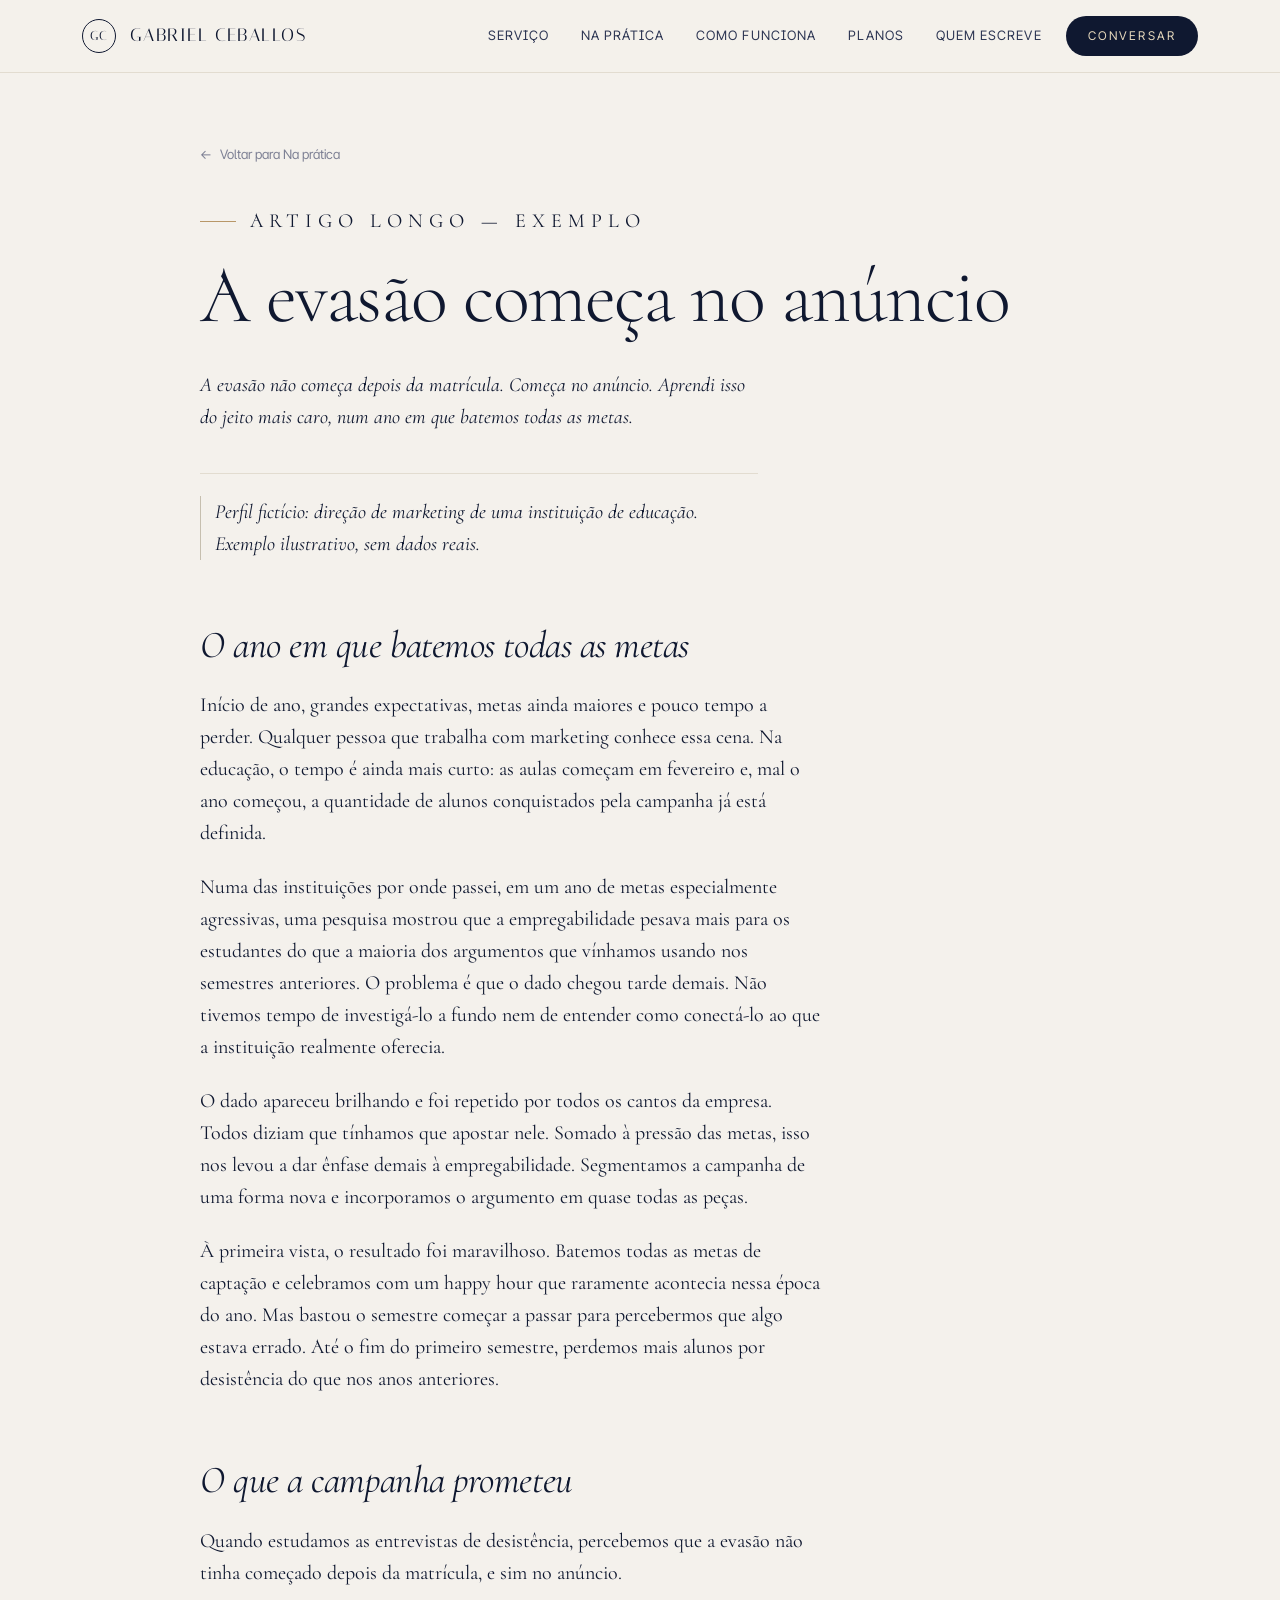
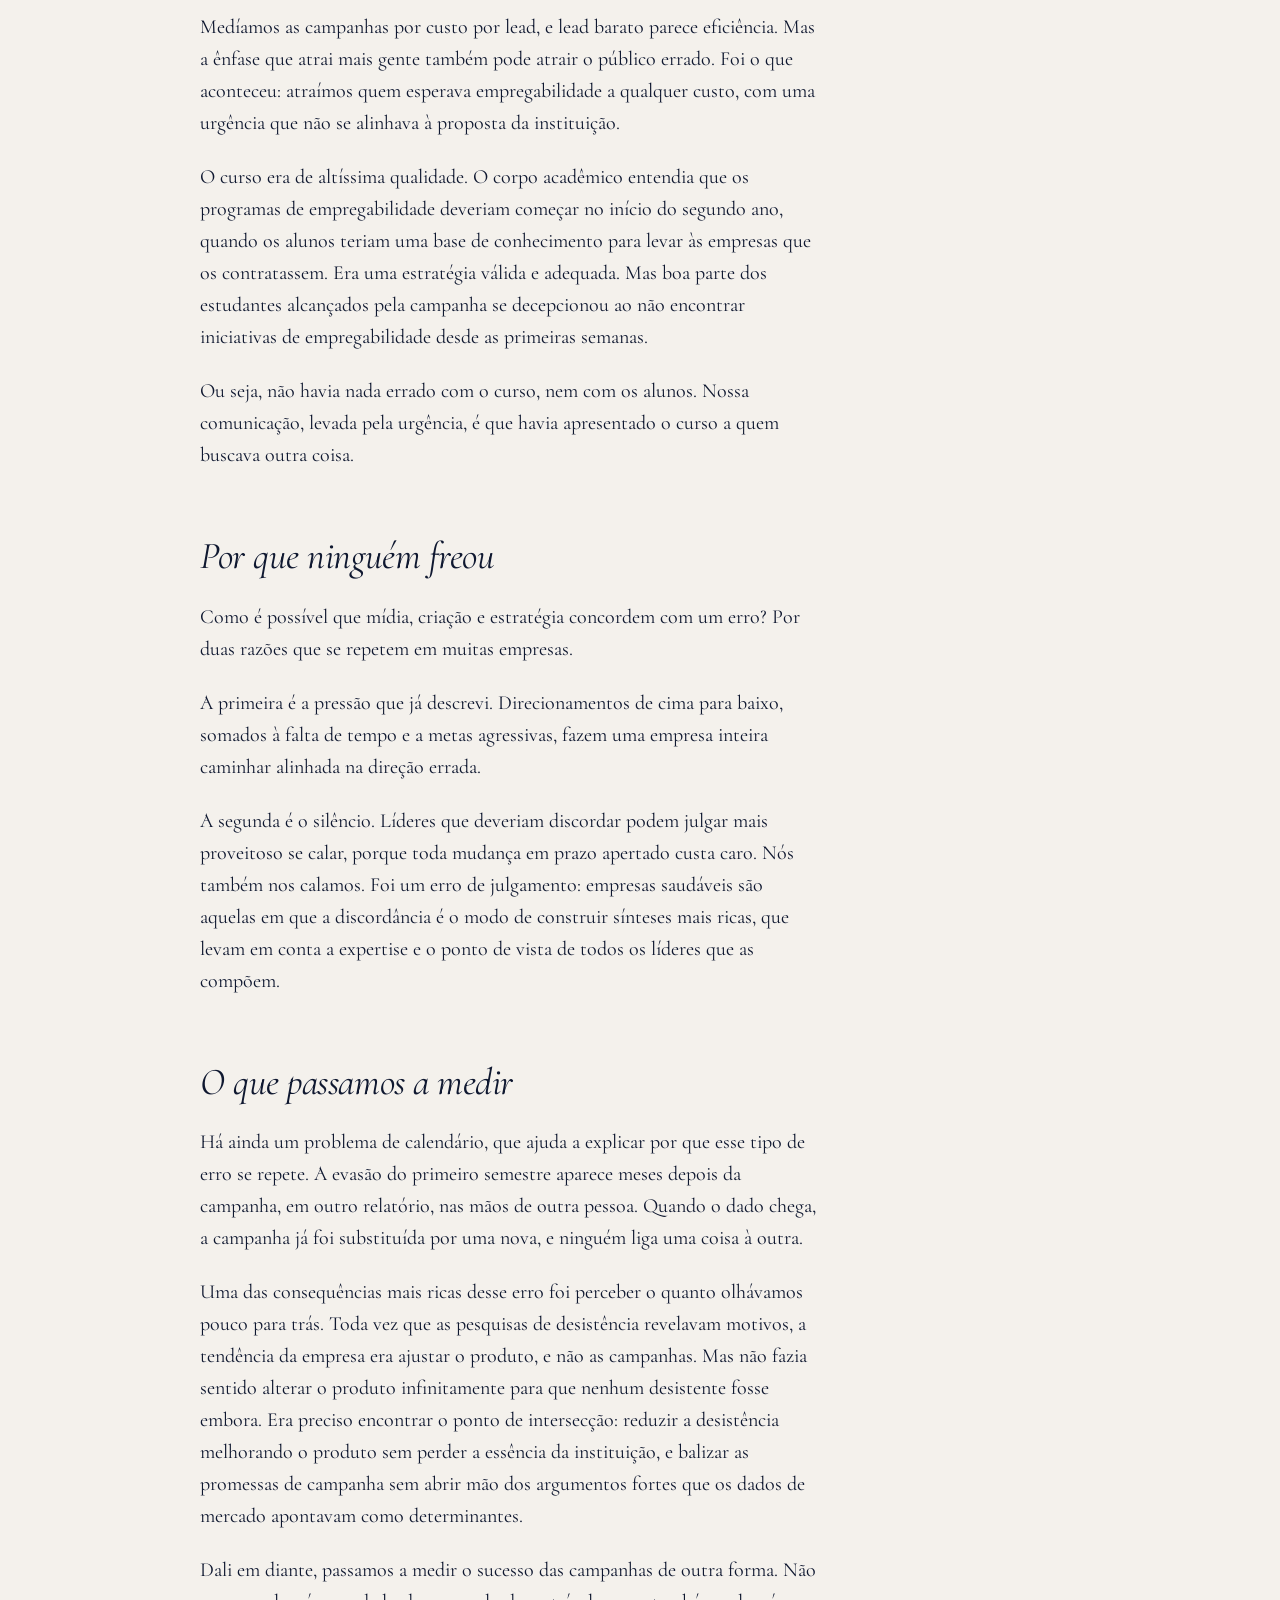
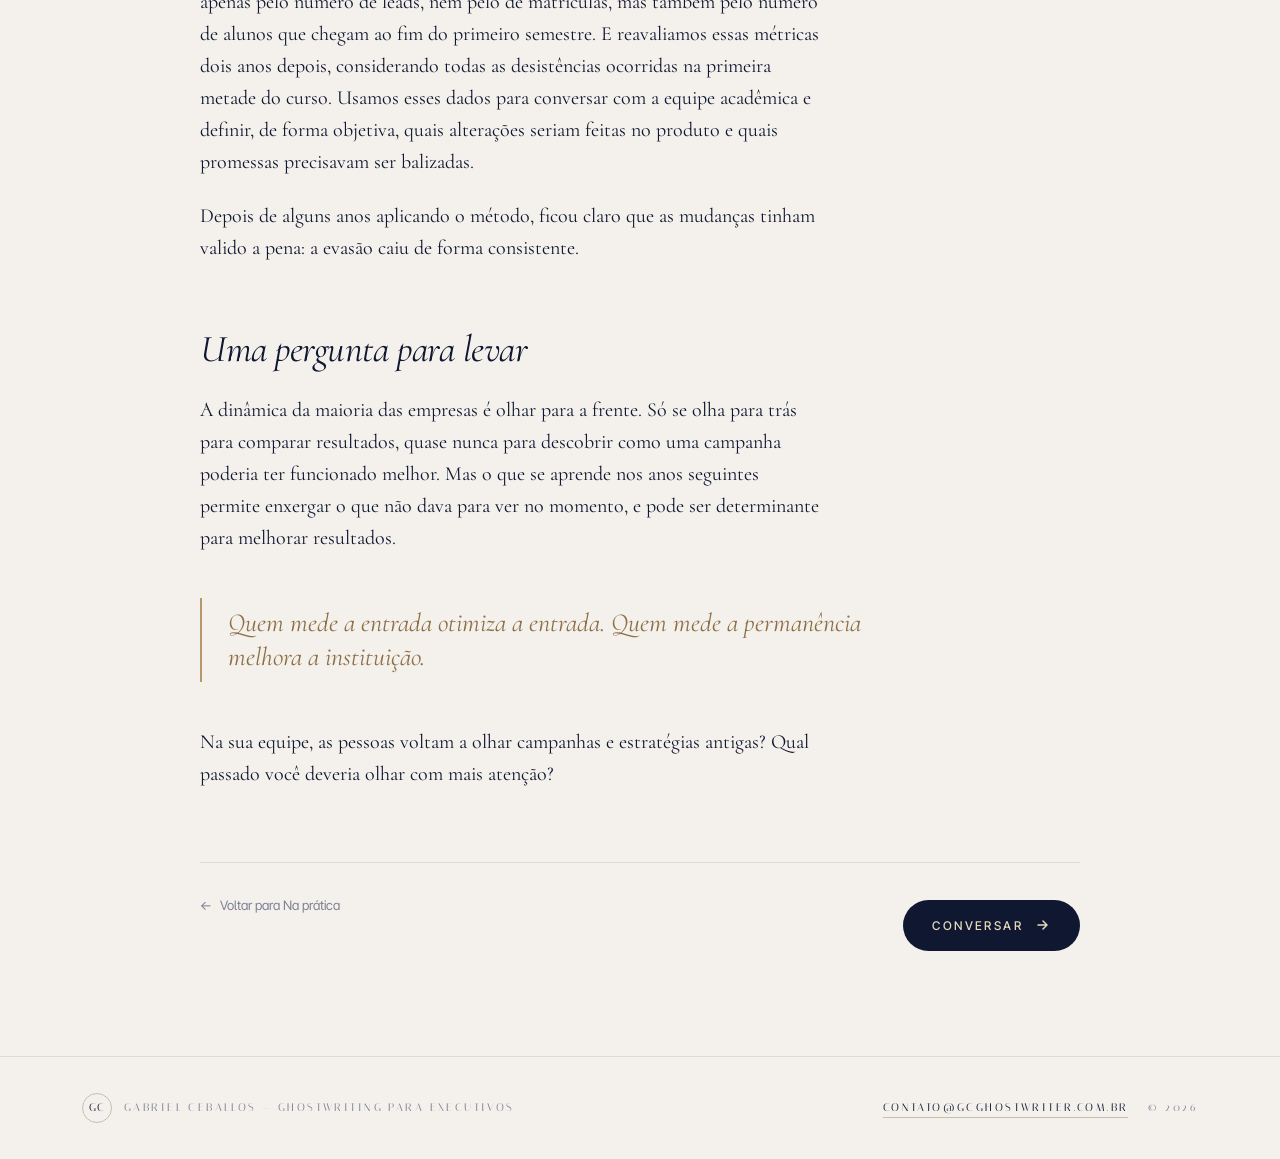
==== commit b25a40db: "chore: atualiza e-mail de contato para contato@gcghostwriter.com.br" ====
--- a/artigo.html
+++ b/artigo.html
@@ -87,7 +87,7 @@
         <span>Gabriel Ceballos — Ghostwriting para executivos</span>
       </div>
       <div class="footer__meta">
-        <a href="mailto:ogabrielceballos@gmail.com">ogabrielceballos@gmail.com</a>
+        <a href="mailto:contato@gcghostwriter.com.br">contato@gcghostwriter.com.br</a>
         <span>© <span id="year">2026</span></span>
       </div>
     </div>
--- a/styles.css
+++ b/styles.css
@@ -445,6 +445,7 @@
 .cards {
   display: grid;
   grid-template-columns: repeat(3, 1fr);
+  align-items: start;
   gap: 20px;
   margin-bottom: 40px;
 }
@@ -468,13 +469,13 @@
 .card header { margin-bottom: 18px; }
 .card__tag {
   display: inline-block;
-  font-family: var(--display);
+  font-family: var(--sans);
   font-size: 10.5px;
-  letter-spacing: .3em;
+  letter-spacing: .24em;
   text-transform: uppercase;
   color: var(--accent-ink);
   margin-bottom: 16px;
-  font-weight: 400;
+  font-weight: 500;
 }
 .card__title {
   font-family: var(--serif);
@@ -677,38 +678,37 @@
   display: flex;
   flex-direction: column;
   position: relative;
-  transition: transform .3s var(--ease), box-shadow .3s var(--ease), border-color .3s;
-}
-.plan:hover {
-  transform: translateY(-3px);
-  box-shadow: 0 20px 60px -30px rgba(27,26,23,.25);
-}
-.plan--featured {
-  background:
-    radial-gradient(500px 300px at 100% 0%, rgba(184,151,104,.18), transparent 60%),
-    var(--ink);
+  overflow: hidden;
+  color: var(--ink);
+  text-decoration: none;
+  cursor: pointer;
+  transition: transform .45s var(--ease),
+              box-shadow .45s var(--ease),
+              border-color .45s var(--ease),
+              background-color .45s var(--ease),
+              color .45s var(--ease);
+}
+.plan::before {
+  content: "";
+  position: absolute;
+  inset: 0;
+  background: radial-gradient(500px 300px at 100% 0%, rgba(184,151,104,.18), transparent 60%);
+  opacity: 0;
+  transition: opacity .45s var(--ease);
+  pointer-events: none;
+}
+.plan:hover,
+.plan:focus-visible {
+  background-color: var(--ink);
+  border-color: var(--ink);
   color: var(--accent-soft);
-  border-color: var(--ink);
-  transform: translateY(-6px);
-  position: relative;
-}
-.plan--featured:hover { transform: translateY(-10px); box-shadow: 0 30px 80px -30px rgba(15,24,48,.5); }
-.plan__flag {
-  position: absolute;
-  top: -14px;
-  left: 50%;
-  transform: translateX(-50%);
-  background: var(--accent);
-  color: var(--ink);
-  font-family: var(--display);
-  font-size: 10.5px;
-  letter-spacing: .32em;
-  text-transform: uppercase;
-  padding: 7px 18px;
-  border-radius: 999px;
-  font-weight: 400;
-  z-index: 2;
-}
+  transform: translateY(-4px);
+  box-shadow: 0 30px 80px -30px rgba(15,24,48,.45);
+  outline: none;
+}
+.plan:hover::before,
+.plan:focus-visible::before { opacity: 1; }
+
 .plan__name {
   font-family: var(--serif);
   font-weight: 400;
@@ -716,8 +716,11 @@
   letter-spacing: -0.012em;
   display: block;
   margin-bottom: 10px;
-}
-.plan--featured .plan__name { color: var(--accent-soft); font-style: italic; }
+  transition: color .45s var(--ease), font-style .45s var(--ease);
+}
+.plan:hover .plan__name,
+.plan:focus-visible .plan__name { color: var(--accent-soft); font-style: italic; }
+
 .plan__desc {
   font-family: var(--serif);
   font-size: 16px;
@@ -726,16 +729,22 @@
   margin: 0 0 28px;
   line-height: 1.45;
   min-height: 46px;
-}
-.plan--featured .plan__desc { color: rgba(231,217,189,.72); }
+  transition: color .45s var(--ease);
+}
+.plan:hover .plan__desc,
+.plan:focus-visible .plan__desc { color: rgba(231,217,189,.72); }
+
 .plan ul {
   list-style: none;
   padding: 0;
   margin: 0 0 32px;
   border-top: 1px solid var(--line);
   flex: 1;
-}
-.plan--featured ul { border-top-color: rgba(231,217,189,.14); }
+  transition: border-top-color .45s var(--ease);
+}
+.plan:hover ul,
+.plan:focus-visible ul { border-top-color: rgba(231,217,189,.14); }
+
 .plan li {
   padding: 16px 0;
   font-family: var(--serif);
@@ -745,8 +754,13 @@
   line-height: 1.45;
   position: relative;
   padding-left: 24px;
-}
-.plan--featured li { color: rgba(231,217,189,.9); border-bottom-color: rgba(231,217,189,.12); }
+  transition: color .45s var(--ease), border-bottom-color .45s var(--ease);
+}
+.plan:hover li,
+.plan:focus-visible li {
+  color: rgba(231,217,189,.9);
+  border-bottom-color: rgba(231,217,189,.12);
+}
 .plan li::before {
   content: "";
   position: absolute;
@@ -754,7 +768,6 @@
   width: 12px; height: 1px;
   background: var(--accent);
 }
-.plan--featured li::before { background: var(--accent); }
 .plan li span {
   display: block;
   font-size: 13px;
@@ -762,8 +775,10 @@
   margin-top: 4px;
   font-style: italic;
   font-family: var(--serif);
-}
-.plan--featured li span { color: rgba(231,217,189,.55); }
+  transition: color .45s var(--ease);
+}
+.plan:hover li span,
+.plan:focus-visible li span { color: rgba(231,217,189,.55); }
 
 .plan__cta {
   align-self: flex-start;
@@ -777,20 +792,22 @@
   font-size: 11px;
   letter-spacing: .28em;
   text-transform: uppercase;
-  transition: all .25s var(--ease);
+  transition: border-color .45s var(--ease), background-color .45s var(--ease), color .45s var(--ease);
+  position: relative;
+  z-index: 1;
 }
 .plan__cta::after {
   content: "→";
-  transition: transform .25s var(--ease);
-}
-.plan__cta:hover { background: var(--ink); color: var(--accent-soft); border-color: var(--ink); }
-.plan__cta:hover::after { transform: translateX(3px); }
-.plan__cta--primary {
-  background: var(--accent);
-  color: var(--ink);
+  transition: transform .35s var(--ease);
+}
+.plan:hover .plan__cta,
+.plan:focus-visible .plan__cta {
+  background-color: var(--accent);
   border-color: var(--accent);
-}
-.plan__cta--primary:hover { background: var(--accent-soft); color: var(--ink); border-color: var(--accent-soft); }
+  color: var(--ink);
+}
+.plan:hover .plan__cta::after,
+.plan:focus-visible .plan__cta::after { transform: translateX(3px); }
 
 .plans__includes {
   background: transparent;
@@ -1152,16 +1169,20 @@
   max-width: 54ch;
 }
 .article__disclaimer {
-  font-family: var(--display);
-  font-size: 11px;
-  letter-spacing: .22em;
-  text-transform: uppercase;
-  color: var(--accent-ink);
-  font-style: normal;
+  font-family: var(--serif);
+  font-size: 13.5px;
+  letter-spacing: 0;
+  text-transform: none;
+  color: var(--ink-mute);
+  font-style: italic;
   margin: 0 0 56px;
-  padding-left: 16px;
-  border-left: 2px solid var(--accent);
+  padding-left: 14px;
+  border-left: 1px solid var(--line-strong);
   max-width: 60ch;
+  line-height: 1.5;
+}
+@media (max-width: 720px) {
+  .article__disclaimer { font-size: 12.5px; margin-bottom: 40px; }
 }
 .article h2 {
   font-family: var(--serif);
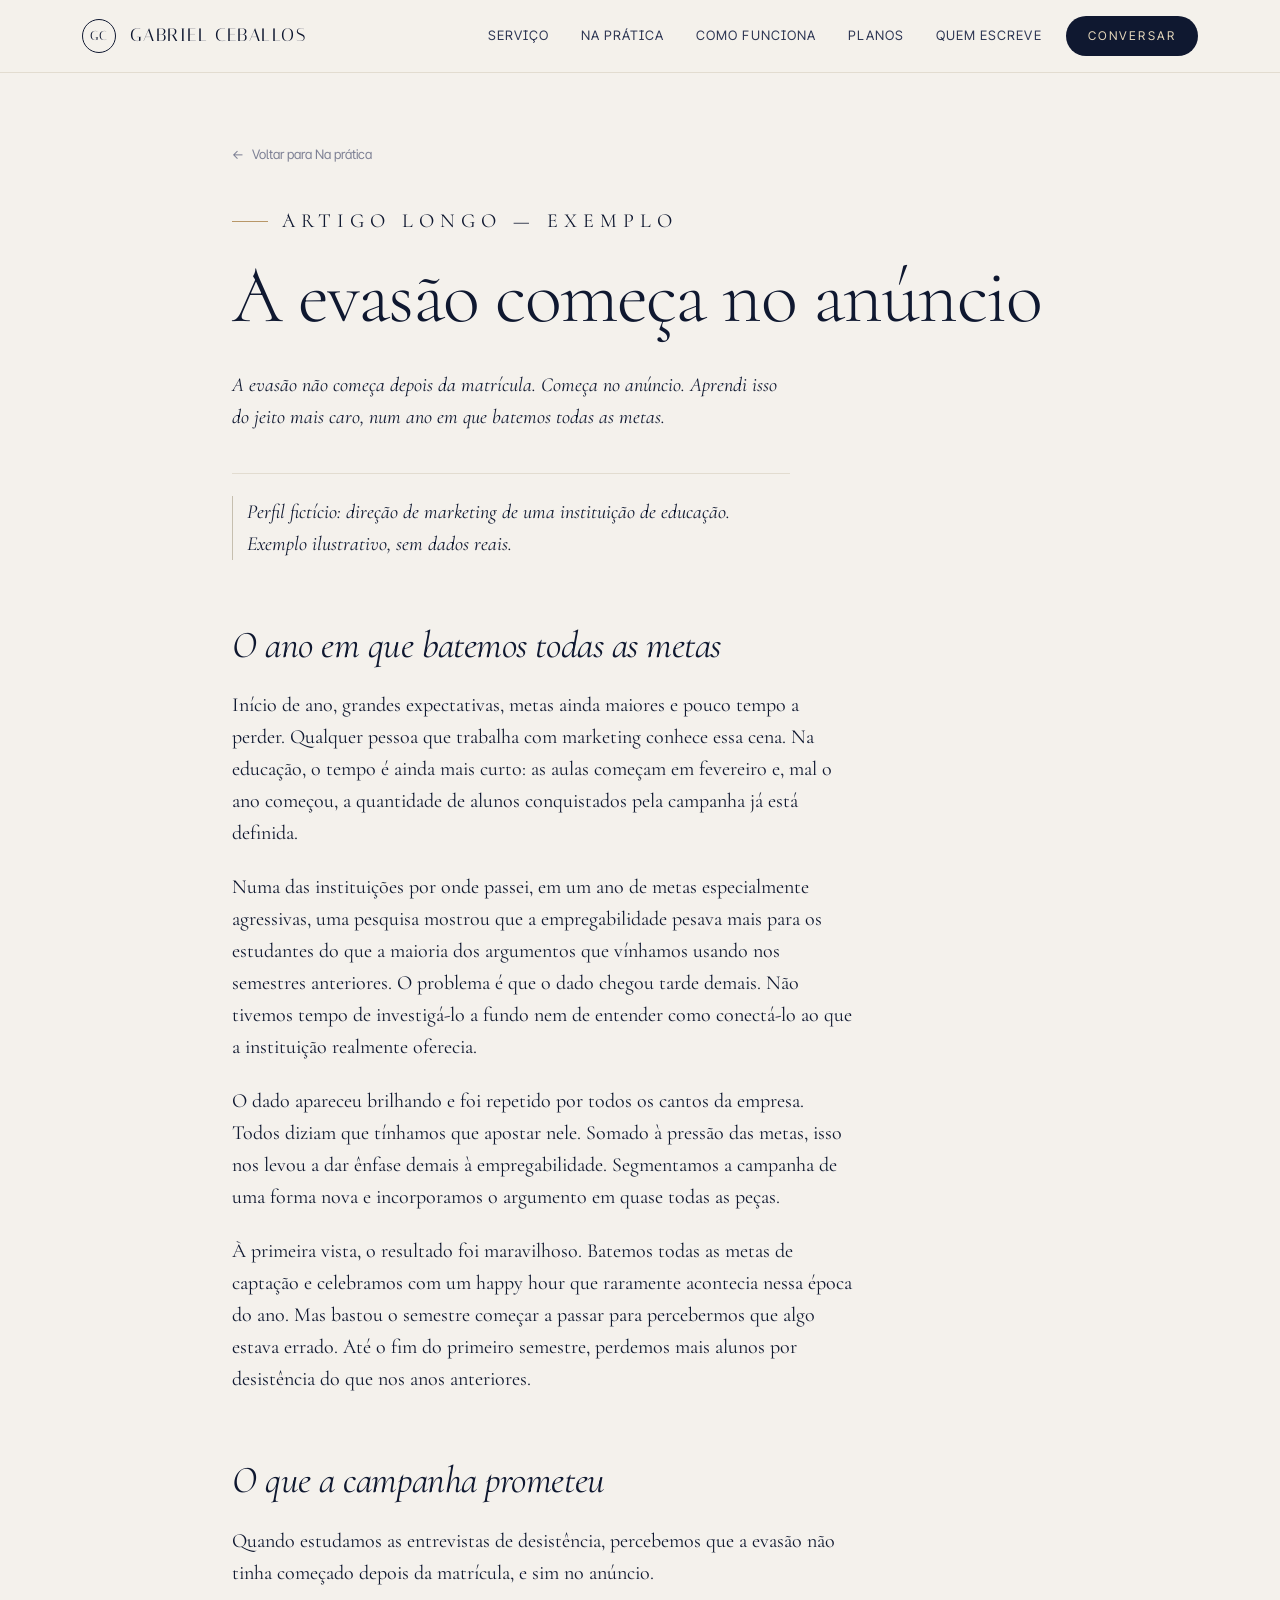
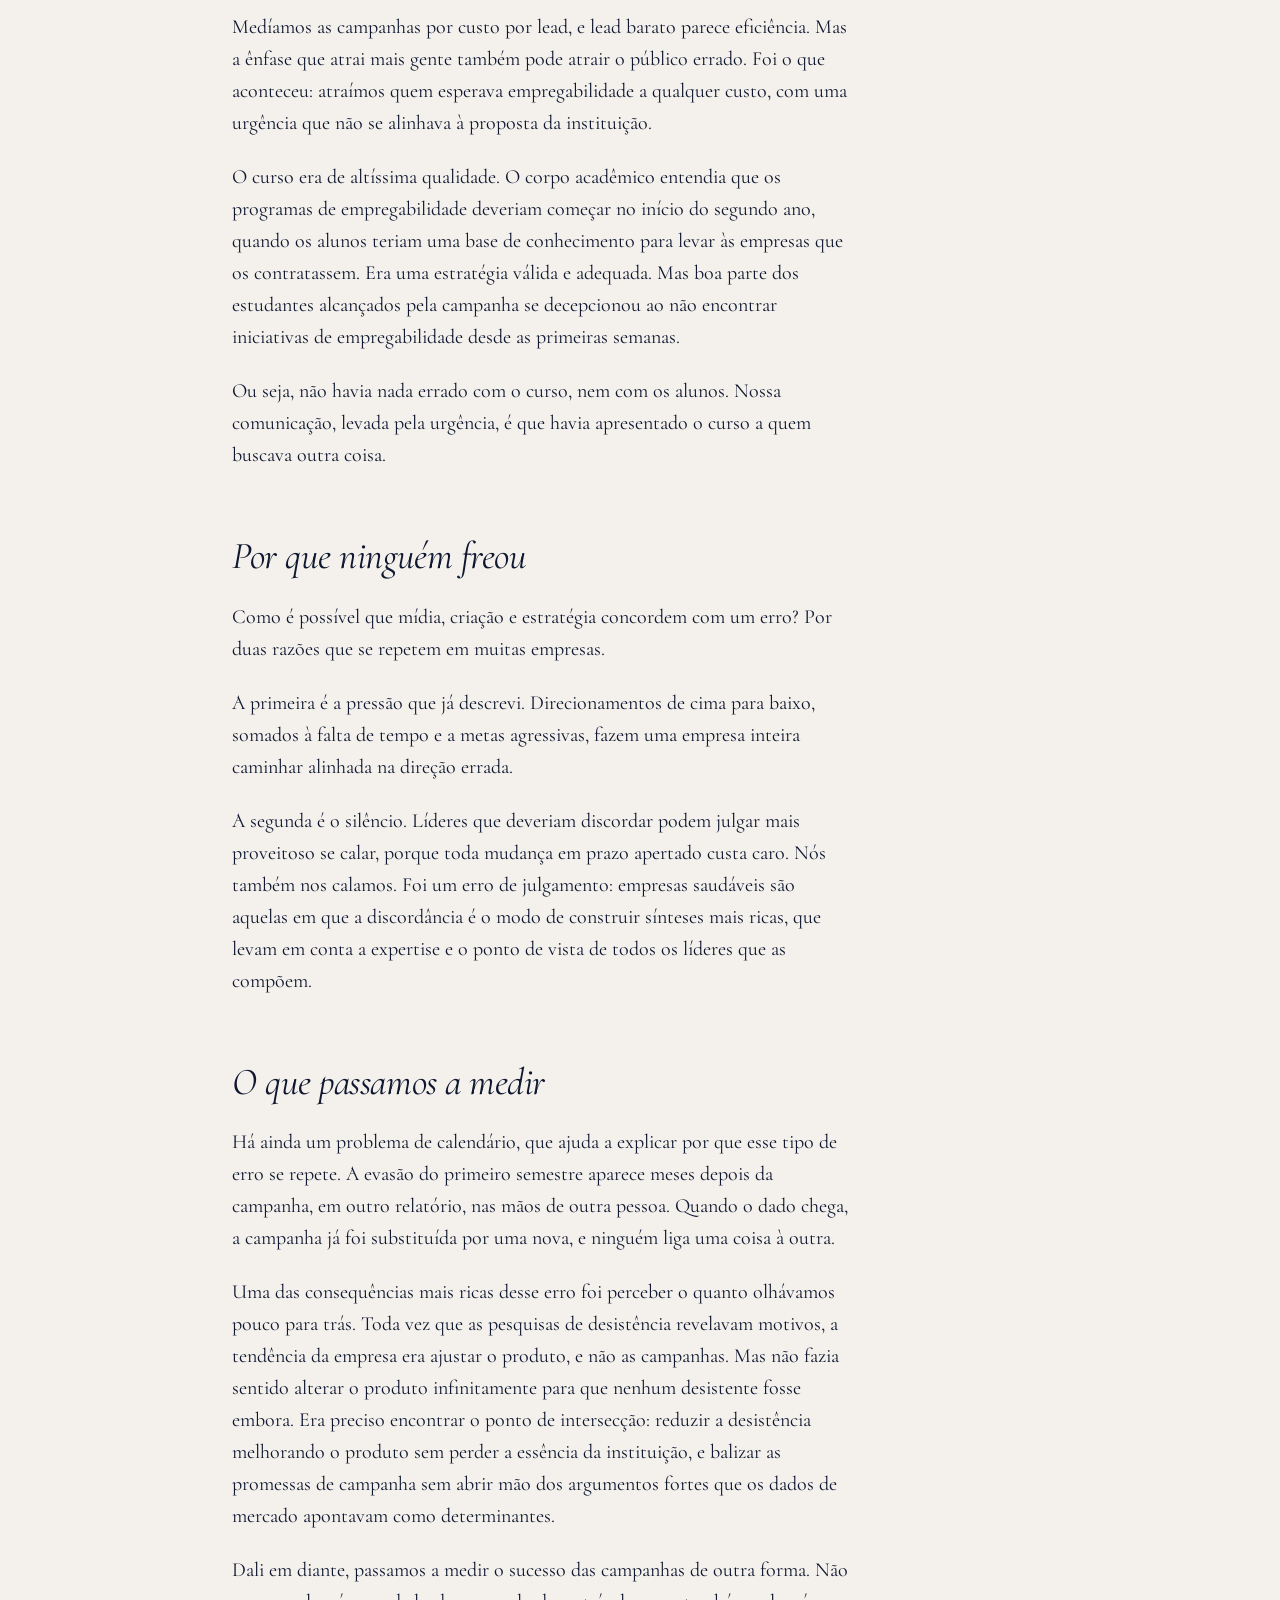
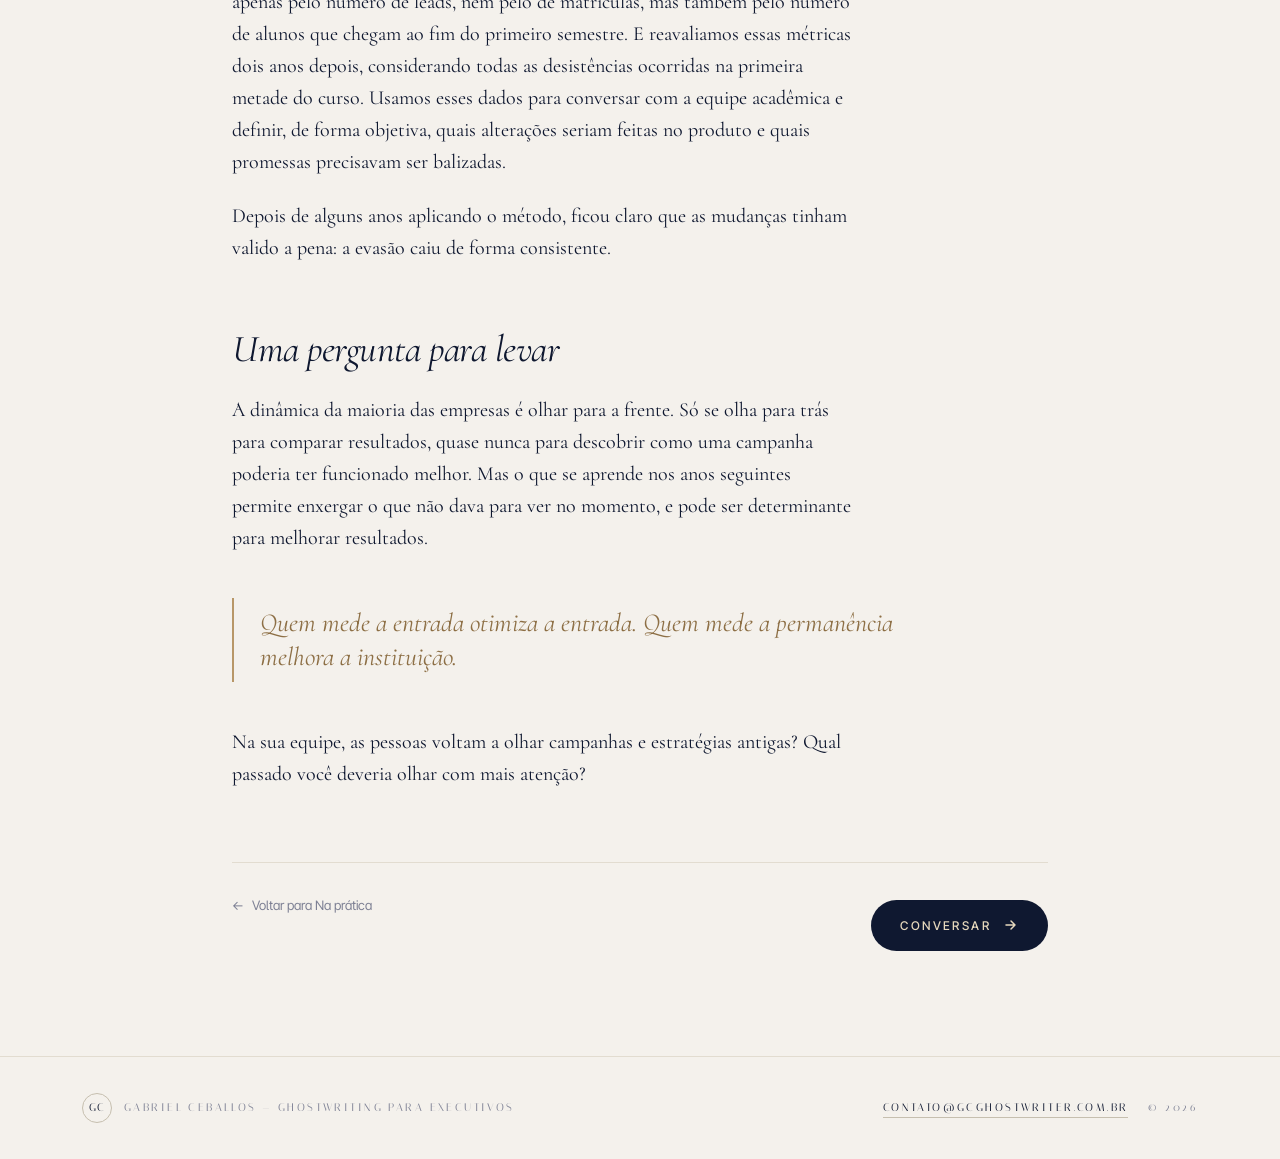
==== commit 31b06f65: "fix: adiciona padding lateral no artigo longo Texto estava colando nas laterais da tela no mobile po" ====
--- a/artigo.html
+++ b/artigo.html
@@ -5,6 +5,9 @@
   <meta name="viewport" content="width=device-width, initial-scale=1" />
   <title>A evasão começa no anúncio | Gabriel Ceballos — Ghostwriting para executivos</title>
   <meta name="description" content="Exemplo de artigo longo escrito em ghostwriting para uma diretora de marketing em educação." />
+  <meta name="theme-color" content="#f4f1ec" />
+  <meta name="color-scheme" content="light" />
+  <meta name="supported-color-schemes" content="light" />
   <link rel="preconnect" href="https://fonts.googleapis.com" />
   <link rel="preconnect" href="https://fonts.gstatic.com" crossorigin />
   <link href="https://fonts.googleapis.com/css2?family=Cormorant+Garamond:ital,wght@0,300;0,400;0,500;0,600;1,300;1,400;1,500&family=Italiana&family=Inter+Tight:wght@300;400;500;600&display=swap" rel="stylesheet" />
--- a/styles.css
+++ b/styles.css
@@ -5,6 +5,7 @@
    ==================================================================== */
 
 :root {
+  color-scheme: light;
   --bg: #f4f1ec;            /* alabastro quente, sofisticado */
   --bg-elev: #faf7f2;        /* creme claríssimo */
   --bg-deep: #ebe6dd;        /* taupe pálido */
@@ -1113,9 +1114,12 @@
 
 /* ---------- ARTICLE PAGE ---------- */
 .article {
-  padding: 140px 0 100px;
+  padding: 140px 32px 100px;
   max-width: var(--maxw-narrow);
   margin: 0 auto;
+}
+@media (max-width: 720px) {
+  .article { padding: 110px 22px 70px; }
 }
 .article__back {
   display: inline-flex;
